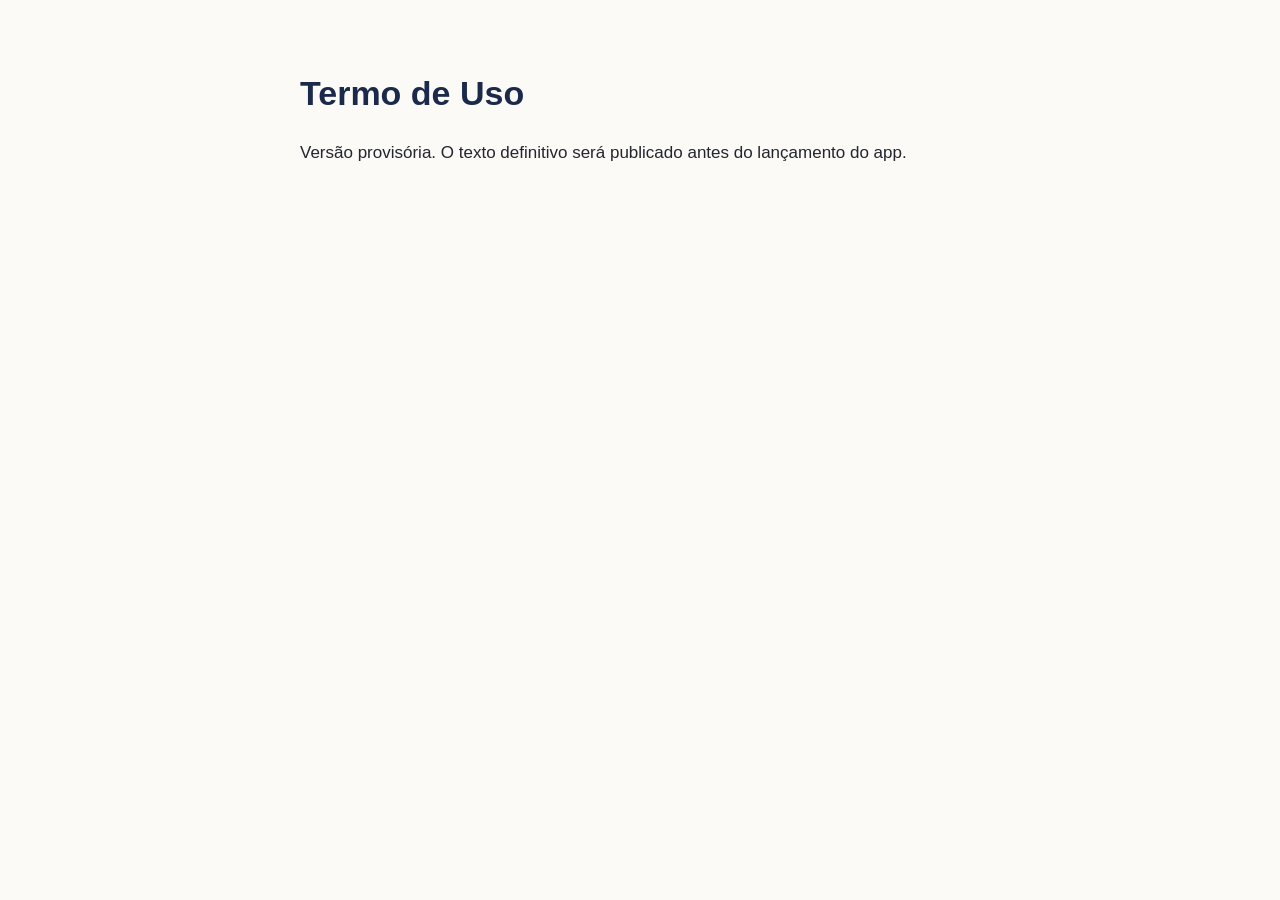
==== termos/index.html @ e48ee099 "site: página inicial e páginas provisórias de termo e privacidade Co-Authored-By: Claude Opus 5 (1M " ====
<!doctype html>
<html lang="pt-BR">
  <head>
    <meta charset="utf-8">
    <meta name="viewport" content="width=device-width, initial-scale=1">
    <title>Termo de Uso — Hello Disney Trip</title>
    <link rel="stylesheet" href="/estilo.css">
  </head>
  <body>
    <main>
      <h1>Termo de Uso</h1>
      <p>Versão provisória. O texto definitivo será publicado antes do lançamento do app.</p>
    </main>
  </body>
</html>
---- estilo.css ----
:root {
  --tinta: #22262e;
  --fundo: #fbfaf7;
  --marinho: #1b2a4a;
  --dourado: #9a7b2f;
}

*,
*::before,
*::after {
  box-sizing: border-box;
}

html {
  -webkit-text-size-adjust: 100%;
}

body {
  margin: 0;
  padding: 3rem 1.5rem;
  background-color: var(--fundo);
  color: var(--tinta);
  font-family: -apple-system, BlinkMacSystemFont, "Segoe UI", Roboto, "Helvetica Neue",
    Arial, sans-serif;
  font-size: 1.0625rem;
  line-height: 1.7;
}

main {
  max-width: 680px;
  margin: 0 auto;
}

h1 {
  margin: 0 0 1.5rem;
  color: var(--marinho);
  font-size: 1.75rem;
  line-height: 1.25;
}

p {
  margin: 0;
}

a {
  color: var(--dourado);
  text-decoration: underline;
}

@media (min-width: 40rem) {
  body {
    padding: 4.5rem 2.5rem;
  }

  h1 {
    font-size: 2.125rem;
  }
}
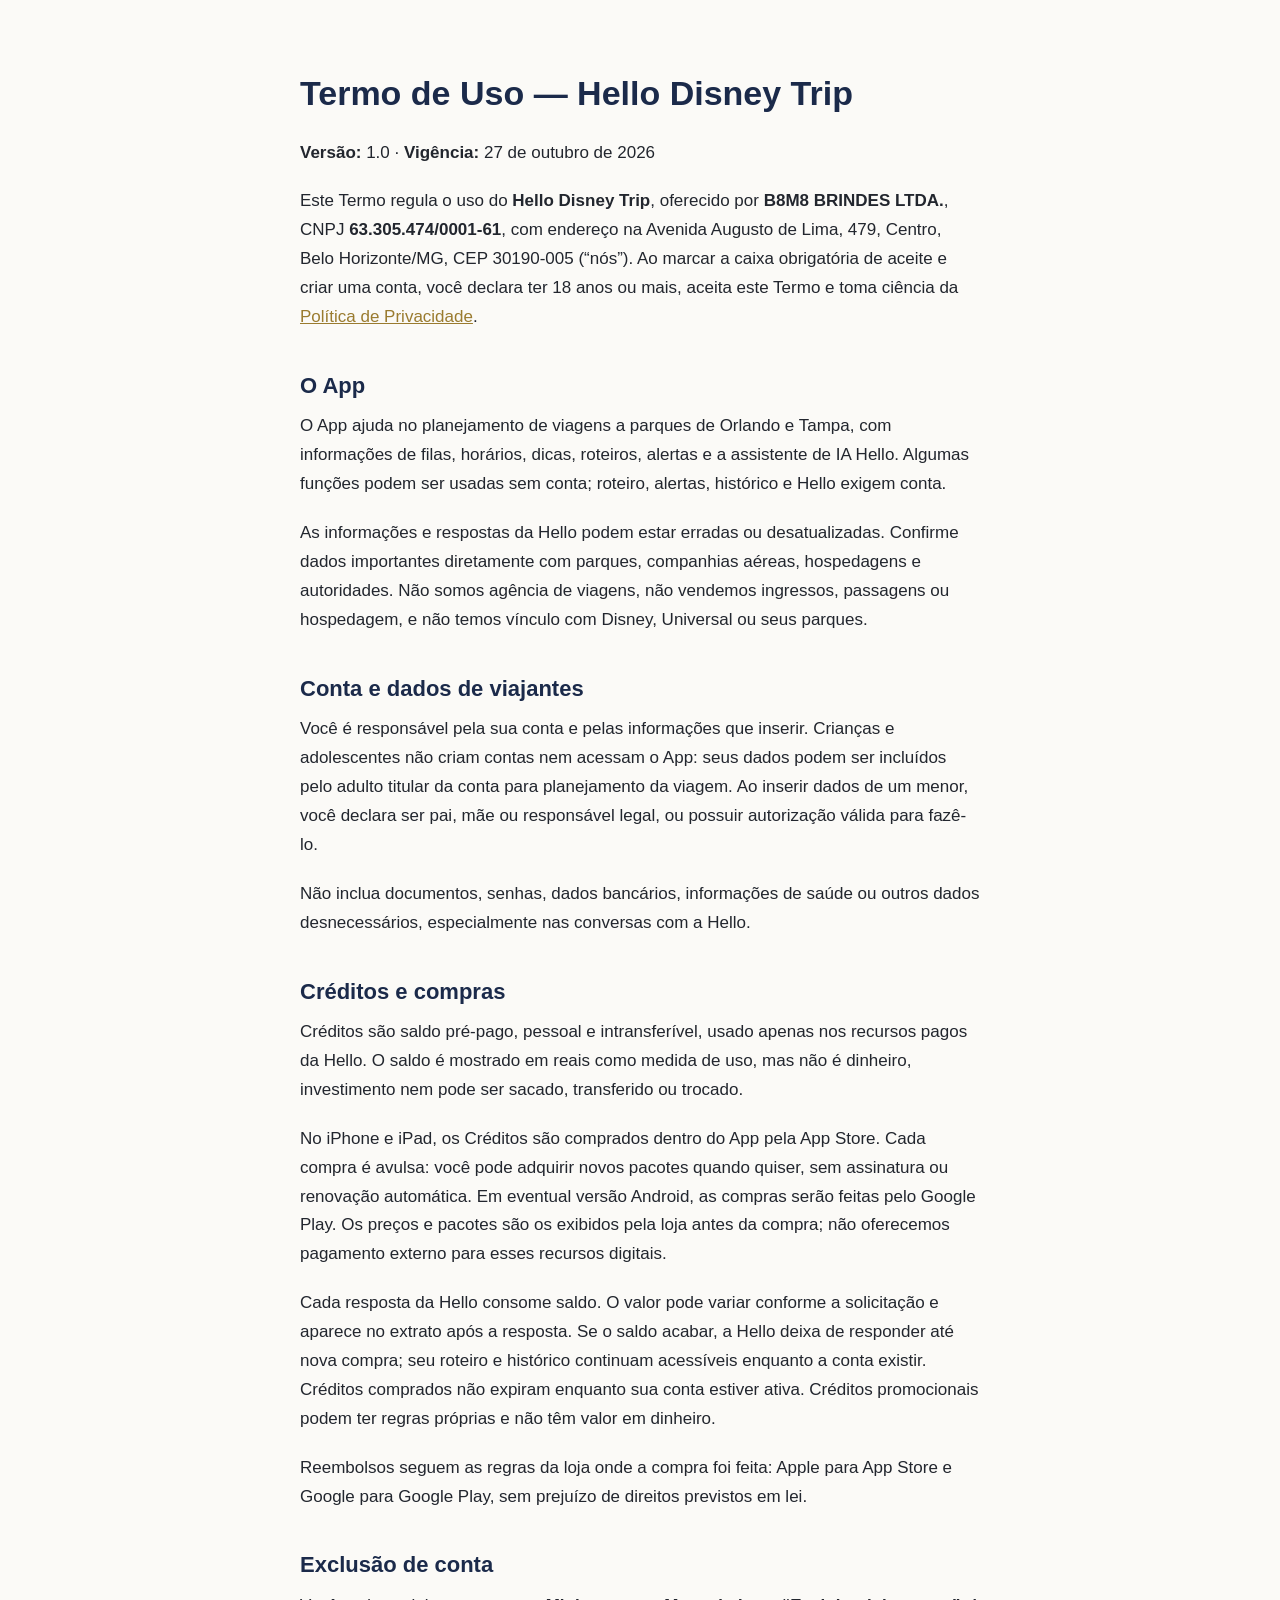
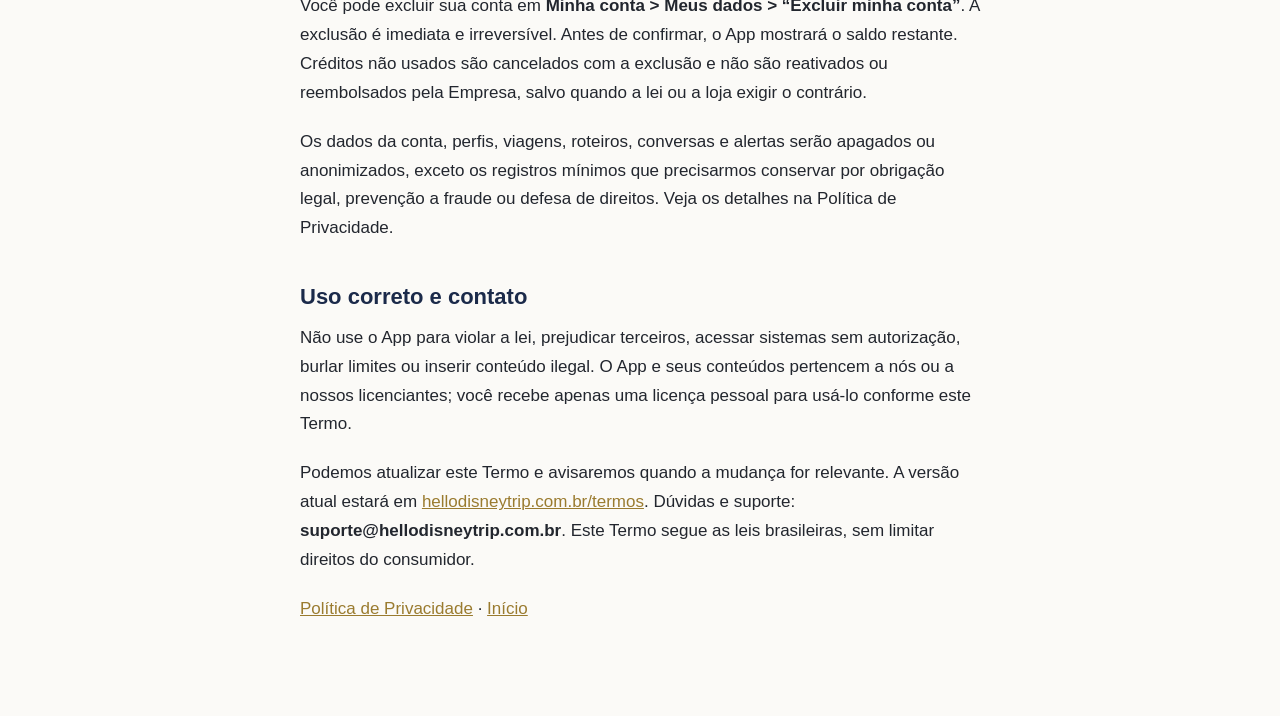
==== commit 2f4d869b: "site: publicar os textos finais do Termo de Uso e da Política de Privacidade Substitui as duas págin" ====
--- a/termos/index.html
+++ b/termos/index.html
@@ -8,8 +8,27 @@
   </head>
   <body>
     <main>
-      <h1>Termo de Uso</h1>
-      <p>Versão provisória. O texto definitivo será publicado antes do lançamento do app.</p>
+      <h1>Termo de Uso — Hello Disney Trip</h1>
+      <p><strong>Versão:</strong> 1.0 · <strong>Vigência:</strong> 27 de outubro de 2026</p>
+      <p>Este Termo regula o uso do <strong>Hello Disney Trip</strong>, oferecido por <strong>B8M8 BRINDES LTDA.</strong>, CNPJ <strong>63.305.474/0001-61</strong>, com endereço na Avenida Augusto de Lima, 479, Centro, Belo Horizonte/MG, CEP 30190-005 (“nós”). Ao marcar a caixa obrigatória de aceite e criar uma conta, você declara ter 18 anos ou mais, aceita este Termo e toma ciência da <a href="https://hellodisneytrip.com.br/privacidade/">Política de Privacidade</a>.</p>
+      <h2>O App</h2>
+      <p>O App ajuda no planejamento de viagens a parques de Orlando e Tampa, com informações de filas, horários, dicas, roteiros, alertas e a assistente de IA Hello. Algumas funções podem ser usadas sem conta; roteiro, alertas, histórico e Hello exigem conta.</p>
+      <p>As informações e respostas da Hello podem estar erradas ou desatualizadas. Confirme dados importantes diretamente com parques, companhias aéreas, hospedagens e autoridades. Não somos agência de viagens, não vendemos ingressos, passagens ou hospedagem, e não temos vínculo com Disney, Universal ou seus parques.</p>
+      <h2>Conta e dados de viajantes</h2>
+      <p>Você é responsável pela sua conta e pelas informações que inserir. Crianças e adolescentes não criam contas nem acessam o App: seus dados podem ser incluídos pelo adulto titular da conta para planejamento da viagem. Ao inserir dados de um menor, você declara ser pai, mãe ou responsável legal, ou possuir autorização válida para fazê-lo.</p>
+      <p>Não inclua documentos, senhas, dados bancários, informações de saúde ou outros dados desnecessários, especialmente nas conversas com a Hello.</p>
+      <h2>Créditos e compras</h2>
+      <p>Créditos são saldo pré-pago, pessoal e intransferível, usado apenas nos recursos pagos da Hello. O saldo é mostrado em reais como medida de uso, mas não é dinheiro, investimento nem pode ser sacado, transferido ou trocado.</p>
+      <p>No iPhone e iPad, os Créditos são comprados dentro do App pela App Store. Cada compra é avulsa: você pode adquirir novos pacotes quando quiser, sem assinatura ou renovação automática. Em eventual versão Android, as compras serão feitas pelo Google Play. Os preços e pacotes são os exibidos pela loja antes da compra; não oferecemos pagamento externo para esses recursos digitais.</p>
+      <p>Cada resposta da Hello consome saldo. O valor pode variar conforme a solicitação e aparece no extrato após a resposta. Se o saldo acabar, a Hello deixa de responder até nova compra; seu roteiro e histórico continuam acessíveis enquanto a conta existir. Créditos comprados não expiram enquanto sua conta estiver ativa. Créditos promocionais podem ter regras próprias e não têm valor em dinheiro.</p>
+      <p>Reembolsos seguem as regras da loja onde a compra foi feita: Apple para App Store e Google para Google Play, sem prejuízo de direitos previstos em lei.</p>
+      <h2>Exclusão de conta</h2>
+      <p>Você pode excluir sua conta em <strong>Minha conta &gt; Meus dados &gt; “Excluir minha conta”</strong>. A exclusão é imediata e irreversível. Antes de confirmar, o App mostrará o saldo restante. Créditos não usados são cancelados com a exclusão e não são reativados ou reembolsados pela Empresa, salvo quando a lei ou a loja exigir o contrário.</p>
+      <p>Os dados da conta, perfis, viagens, roteiros, conversas e alertas serão apagados ou anonimizados, exceto os registros mínimos que precisarmos conservar por obrigação legal, prevenção a fraude ou defesa de direitos. Veja os detalhes na Política de Privacidade.</p>
+      <h2>Uso correto e contato</h2>
+      <p>Não use o App para violar a lei, prejudicar terceiros, acessar sistemas sem autorização, burlar limites ou inserir conteúdo ilegal. O App e seus conteúdos pertencem a nós ou a nossos licenciantes; você recebe apenas uma licença pessoal para usá-lo conforme este Termo.</p>
+      <p>Podemos atualizar este Termo e avisaremos quando a mudança for relevante. A versão atual estará em <a href="https://hellodisneytrip.com.br/termos/">hellodisneytrip.com.br/termos</a>. Dúvidas e suporte: <strong>suporte@hellodisneytrip.com.br</strong>. Este Termo segue as leis brasileiras, sem limitar direitos do consumidor.</p>
+      <p><a href="/privacidade/">Política de Privacidade</a> · <a href="/">Início</a></p>
     </main>
   </body>
 </html>
--- a/estilo.css
+++ b/estilo.css
@@ -3,6 +3,10 @@
   --fundo: #fbfaf7;
   --marinho: #1b2a4a;
   --dourado: #9a7b2f;
+  /* Um valor só para o respiro entre blocos de texto. Parágrafo, lista e item de
+     lista usam este mesmo valor, então "espaçamento igual ao dos parágrafos" é
+     estrutural, não coincidência que a próxima edição desfaz. */
+  --respiro: 1.25rem;
 }
 
 *,
@@ -38,8 +42,39 @@
   line-height: 1.25;
 }
 
+/* Era `margin: 0`, que bastava quando cada página tinha UM parágrafo. As páginas
+   legais têm 14 e 19, e sem respiro o texto vira um paredão ilegível. */
 p {
-  margin: 0;
+  margin: 0 0 var(--respiro);
+}
+
+/* Respiro acima maior que abaixo: o h2 pertence ao que vem depois dele, e é essa
+   assimetria que faz a seção parecer um bloco em vez de uma linha solta. */
+h2 {
+  margin: 2.5rem 0 0.75rem;
+  color: var(--marinho);
+  font-size: 1.25rem;
+  line-height: 1.3;
+}
+
+ul {
+  margin: 0 0 var(--respiro);
+  padding-left: 1.5rem;
+}
+
+li {
+  margin: 0 0 var(--respiro);
+}
+
+/* Sem isto o último item soma a margem dele com a da lista e abre um buraco. */
+li:last-child {
+  margin-bottom: 0;
+}
+
+/* Só negrito, sem cor própria: o dourado é do link, e dar cor ao strong faria o
+   texto legal parecer cheio de links que não existem. */
+strong {
+  font-weight: 600;
 }
 
 a {
@@ -55,4 +90,8 @@
   h1 {
     font-size: 2.125rem;
   }
+
+  h2 {
+    font-size: 1.375rem;
+  }
 }
